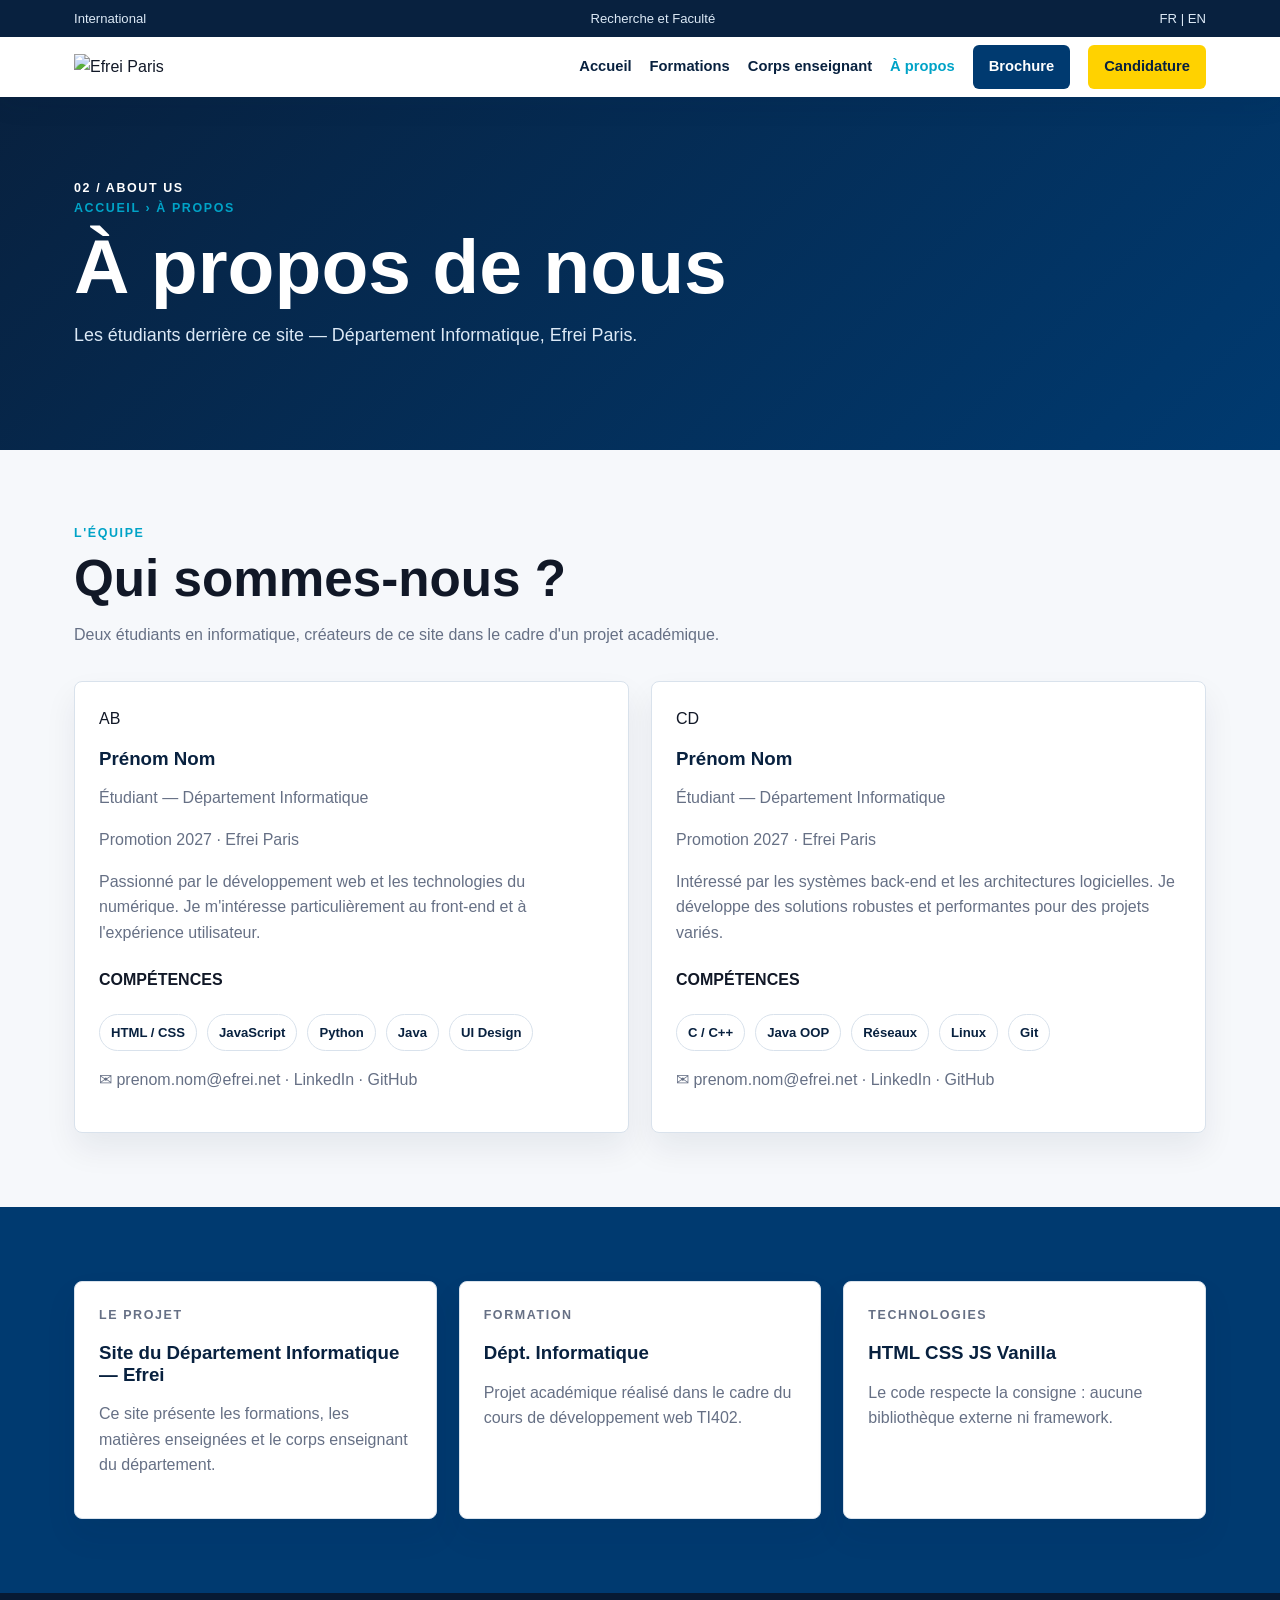
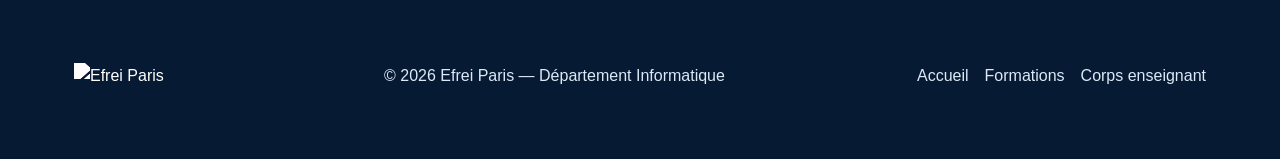
==== about.html @ 03b8954f "first commit" ====
<!DOCTYPE html>
<html lang="fr">
<head>
    <meta charset="UTF-8">
    <meta name="viewport" content="width=device-width, initial-scale=1.0">
    <title>À propos - Département Informatique</title>
    <link rel="stylesheet" href="css/style.css">
</head>
<body>
    <header class="site-header">
        <div class="top-bar">
            <a href="#">International</a>
            <a href="enseignants.html">Recherche et Faculté</a>
            <span>FR | EN</span>
        </div>
        <nav class="main-nav">
            <a class="logo" href="index.html" aria-label="Accueil Efrei Paris">
                <img src="https://www.efrei.fr/wp-content/themes/efrei/images/logo-efrei.svg" alt="Efrei Paris">
            </a>
            <button class="menu-button" type="button" aria-label="Ouvrir le menu">☰</button>
            <ul class="nav-links">
                <li><a href="index.html">Accueil</a></li>
                <li><a href="formations.html">Formations</a></li>
                <li><a href="enseignants.html">Corps enseignant</a></li>
                <li><a class="active" href="about.html">À propos</a></li>
                <li><a class="nav-button" href="formations.html">Brochure</a></li>
                <li><a class="nav-button yellow" href="candidature.html">Candidature</a></li>
            </ul>
        </nav>
    </header>

    <main>
        <section class="page-hero">
            <p class="page-number">02 / ABOUT US</p>
            <p class="breadcrumb">Accueil › À propos</p>
            <h1>À propos de nous</h1>
            <p>Les étudiants derrière ce site — Département Informatique, Efrei Paris.</p>
        </section>

        <section class="section light-section">
            <div class="section-title">
                <p class="eyebrow dark">L'ÉQUIPE</p>
                <h2>Qui sommes-nous ?</h2>
                <p>Deux étudiants en informatique, créateurs de ce site dans le cadre d'un projet académique.</p>
            </div>
            <div class="cards-grid two-columns">
                <article class="profile-card">
                    <span>AB</span>
                    <h3>Prénom Nom</h3>
                    <p class="role">Étudiant — Département Informatique</p>
                    <p>Promotion 2027 · Efrei Paris</p>
                    <p>Passionné par le développement web et les technologies du numérique. Je m'intéresse particulièrement au front-end et à l'expérience utilisateur.</p>
                    <h4>COMPÉTENCES</h4>
                    <div class="tag-list">
                        <span>HTML / CSS</span>
                        <span>JavaScript</span>
                        <span>Python</span>
                        <span>Java</span>
                        <span>UI Design</span>
                    </div>
                    <p class="contact-line">✉ prenom.nom@efrei.net · LinkedIn · GitHub</p>
                </article>
                <article class="profile-card">
                    <span>CD</span>
                    <h3>Prénom Nom</h3>
                    <p class="role">Étudiant — Département Informatique</p>
                    <p>Promotion 2027 · Efrei Paris</p>
                    <p>Intéressé par les systèmes back-end et les architectures logicielles. Je développe des solutions robustes et performantes pour des projets variés.</p>
                    <h4>COMPÉTENCES</h4>
                    <div class="tag-list">
                        <span>C / C++</span>
                        <span>Java OOP</span>
                        <span>Réseaux</span>
                        <span>Linux</span>
                        <span>Git</span>
                    </div>
                    <p class="contact-line">✉ prenom.nom@efrei.net · LinkedIn · GitHub</p>
                </article>
            </div>
        </section>

        <section class="section blue-section">
            <div class="cards-grid three-columns">
                <article class="info-card">
                    <p>LE PROJET</p>
                    <h3>Site du Département Informatique — Efrei</h3>
                    <p>Ce site présente les formations, les matières enseignées et le corps enseignant du département.</p>
                </article>
                <article class="info-card">
                    <p>FORMATION</p>
                    <h3>Dépt. Informatique</h3>
                    <p>Projet académique réalisé dans le cadre du cours de développement web TI402.</p>
                </article>
                <article class="info-card">
                    <p>TECHNOLOGIES</p>
                    <h3>HTML CSS JS Vanilla</h3>
                    <p>Le code respecte la consigne : aucune bibliothèque externe ni framework.</p>
                </article>
            </div>
        </section>
    </main>

    <footer class="site-footer compact-footer">
        <a class="footer-logo" href="index.html" aria-label="Accueil Efrei Paris">
            <img src="https://www.efrei.fr/wp-content/themes/efrei/images/logo-efrei.svg" alt="Efrei Paris">
        </a>
        <p>© 2026 Efrei Paris — Département Informatique</p>
        <nav>
            <a href="index.html">Accueil</a>
            <a href="formations.html">Formations</a>
            <a href="enseignants.html">Corps enseignant</a>
        </nav>
    </footer>

    <script src="js/script.js"></script>
</body>
</html>
---- css/style.css ----
* {
    box-sizing: border-box;
}

:root {
    --blue: #003a70;
    --blue-dark: #08213f;
    --cyan: #00a3c7;
    --yellow: #ffd200;
    --ink: #111827;
    --muted: #667085;
    --line: #d9e2ec;
    --paper: #f6f8fb;
    --white: #ffffff;
}

html {
    scroll-behavior: smooth;
}

body {
    margin: 0;
    color: var(--ink);
    background: var(--paper);
    font-family: Arial, Helvetica, sans-serif;
    line-height: 1.6;
}

a {
    color: inherit;
    text-decoration: none;
}

.site-header {
    position: sticky;
    top: 0;
    z-index: 10;
    background: var(--white);
    box-shadow: 0 8px 24px rgba(8, 33, 63, 0.08);
}

.top-bar,
.main-nav {
    display: flex;
    align-items: center;
    justify-content: space-between;
    gap: 24px;
    max-width: 1180px;
    margin: 0 auto;
    padding: 8px 24px;
}

.top-bar {
    color: #dce9f6;
    background: var(--blue-dark);
    max-width: none;
    padding-inline: max(24px, calc((100vw - 1180px) / 2 + 24px));
    font-size: 0.82rem;
}

.top-bar a:hover,
.nav-links a:hover,
.text-link:hover {
    color: var(--cyan);
}

.logo,
.footer-logo {
    display: inline-flex;
    align-items: center;
}

.logo img,
.footer-logo img {
    display: block;
    width: 132px;
    height: auto;
}

.footer-logo img {
    width: 118px;
    filter: brightness(0) invert(1);
}

.menu-button {
    display: none;
    width: 42px;
    height: 42px;
    border: 1px solid var(--line);
    border-radius: 6px;
    background: var(--white);
    color: var(--blue);
    font-size: 1.3rem;
}

.nav-links {
    display: flex;
    align-items: center;
    gap: 18px;
    margin: 0;
    padding: 0;
    list-style: none;
}

.nav-links a {
    display: inline-flex;
    align-items: center;
    min-height: 40px;
    color: var(--blue-dark);
    font-weight: 700;
    font-size: 0.92rem;
}

.nav-links .active {
    color: var(--cyan);
}

.nav-button,
.button,
.back-link,
.course-navigation a {
    border-radius: 6px;
    font-weight: 800;
}

.nav-button,
.button.primary,
.course-navigation a {
    background: var(--blue);
    color: var(--white) !important;
    padding: 10px 16px;
}

.nav-button.yellow,
.button.secondary {
    background: var(--yellow);
    color: var(--blue-dark) !important;
}

.hero,
.page-hero,
.course-hero {
    background: linear-gradient(135deg, var(--blue-dark), var(--blue));
    color: var(--white);
}

.hero {
    display: grid;
    grid-template-columns: minmax(0, 1.05fr) minmax(320px, 0.95fr);
    min-height: 620px;
}

.hero-text {
    align-self: center;
    max-width: 660px;
    padding: 72px max(28px, calc((100vw - 1180px) / 2 + 24px));
}

.hero h1,
.page-hero h1,
.course-hero h1 {
    margin: 12px 0 18px;
    max-width: 780px;
    font-size: clamp(2.4rem, 6vw, 5.7rem);
    line-height: 0.95;
    letter-spacing: 0;
}

.hero-text > p:last-of-type,
.page-hero > p:last-child,
.course-hero > p {
    max-width: 680px;
    color: #dce9f6;
    font-size: 1.12rem;
}

.hero-actions,
.course-navigation {
    display: flex;
    flex-wrap: wrap;
    gap: 12px;
    margin-top: 28px;
}

.button {
    display: inline-flex;
    align-items: center;
    min-height: 46px;
    padding: 12px 18px;
}

.hero-photo {
    min-height: 420px;
    background:
        linear-gradient(rgba(0, 58, 112, 0.15), rgba(0, 58, 112, 0.35)),
        url("https://images.unsplash.com/photo-1522202176988-66273c2fd55f?auto=format&fit=crop&w=1200&q=80") center / cover;
}

.photo-overlay {
    display: grid;
    place-items: end start;
    width: 100%;
    height: 100%;
    padding: 28px;
    color: var(--white);
    font-weight: 800;
}

.page-hero,
.course-hero {
    padding: 82px max(24px, calc((100vw - 1180px) / 2 + 24px));
}

.course-hero {
    min-height: 520px;
}

.page-number,
.eyebrow,
.breadcrumb,
.hint,
.level-card > p,
.special-card > p,
.info-card > p:first-child {
    margin: 0;
    font-size: 0.78rem;
    font-weight: 900;
    letter-spacing: 1.6px;
    text-transform: uppercase;
}

.eyebrow {
    color: var(--yellow);
}

.eyebrow.dark,
.breadcrumb {
    color: var(--cyan);
}

.section {
    padding: 74px max(24px, calc((100vw - 1180px) / 2 + 24px));
}

.light-section {
    background: var(--paper);
}

.blue-section {
    background: var(--blue);
    color: var(--white);
}

.section-title {
    max-width: 720px;
    margin-bottom: 34px;
}

.section-title h2,
.scroll-heading h2 {
    margin: 8px 0 10px;
    color: inherit;
    font-size: clamp(1.8rem, 4vw, 3.2rem);
    line-height: 1.05;
}

.section-title p:last-child,
.hint {
    color: var(--muted);
}

.blue-section .section-title p:last-child,
.blue-section .hint {
    color: #dce9f6;
}

.stats-section {
    display: grid;
    grid-template-columns: repeat(3, 1fr);
    gap: 1px;
    background: var(--line);
}

.stats-section article {
    padding: 32px 24px;
    text-align: center;
    background: var(--white);
}

.stats-section strong {
    display: block;
    color: var(--blue);
    font-size: clamp(2rem, 5vw, 3.6rem);
    line-height: 1;
}

.stats-section span {
    color: var(--muted);
    font-weight: 800;
}

.cards-grid {
    display: grid;
    gap: 22px;
}

.two-columns {
    grid-template-columns: repeat(2, minmax(0, 1fr));
}

.three-columns {
    grid-template-columns: repeat(3, minmax(0, 1fr));
}

.four-columns {
    grid-template-columns: repeat(4, minmax(0, 1fr));
}

.program-card,
.special-card,
.teacher-card,
.profile-card,
.info-card,
.step-card,
.level-card,
.code-card,
.subjects-box {
    border: 1px solid var(--line);
    border-radius: 8px;
    background: var(--white);
    color: var(--ink);
    box-shadow: 0 16px 32px rgba(8, 33, 63, 0.07);
}

.program-card,
.special-card,
.teacher-card,
.profile-card,
.info-card,
.step-card,
.level-card,
.code-card,
.subjects-box {
    padding: 24px;
}

.program-card span,
.teacher-card span,
.step-card span {
    display: inline-grid;
    place-items: center;
    width: 48px;
    height: 48px;
    border-radius: 50%;
    background: var(--cyan);
    color: var(--white);
    font-weight: 900;
}

.program-card h3,
.special-card h3,
.teacher-card h3,
.profile-card h3,
.info-card h3,
.step-card h3,
.level-card h3 {
    margin: 16px 0 8px;
    color: var(--blue-dark);
    line-height: 1.15;
}

.program-card a,
.special-card a,
.text-link,
.program-table a,
.back-link {
    color: var(--blue);
    font-weight: 900;
}

.special-card ul,
.number-list {
    padding-left: 20px;
}

.teacher-preview,
.teacher-list {
    display: grid;
    grid-template-columns: repeat(auto-fit, minmax(190px, 1fr));
    gap: 18px;
}

.interactive-teacher {
    cursor: pointer;
    transition: transform 0.2s ease, border-color 0.2s ease;
}

.interactive-teacher:hover,
.interactive-teacher.selected {
    border-color: var(--cyan);
    transform: translateY(-3px);
}

.filter-bar,
.tag-list,
.trust-box {
    display: flex;
    flex-wrap: wrap;
    gap: 10px;
}

.filter-bar {
    margin: 20px 0 28px;
}

.filter-button,
.tag-list span,
.trust-box span,
.level-card span {
    border: 1px solid var(--line);
    border-radius: 999px;
    background: var(--white);
    color: var(--blue-dark);
    font-weight: 800;
}

.filter-button {
    padding: 10px 14px;
    cursor: pointer;
}

.filter-button.active {
    border-color: var(--blue);
    background: var(--blue);
    color: var(--white);
}

.faculty-layout {
    display: grid;
    grid-template-columns: minmax(0, 1fr) 320px;
    gap: 24px;
    align-items: start;
}

.subjects-box {
    position: sticky;
    top: 112px;
}

.tag-list span,
.trust-box span,
.level-card span {
    display: inline-flex;
    padding: 7px 11px;
    font-size: 0.82rem;
}

.scroll-heading {
    display: flex;
    align-items: end;
    justify-content: space-between;
    gap: 20px;
}

.scroll-controls {
    display: flex;
    gap: 8px;
}

.scroll-btn {
    width: 44px;
    height: 44px;
    border: 0;
    border-radius: 6px;
    background: var(--blue);
    color: var(--white);
    font-size: 1.2rem;
    cursor: pointer;
}

.levels-track {
    display: grid;
    grid-auto-flow: column;
    grid-auto-columns: minmax(260px, 360px);
    gap: 18px;
    margin-top: 22px;
    overflow-x: auto;
    overscroll-behavior-inline: contain;
    padding-bottom: 16px;
    scroll-snap-type: x mandatory;
}

.level-card {
    min-height: 290px;
    scroll-snap-align: start;
}

.level-card span {
    margin: 6px 6px 0 0;
}

.program-table {
    width: 100%;
    border-collapse: collapse;
    overflow: hidden;
    border-radius: 8px;
    background: var(--white);
    color: var(--ink);
}

.program-table th,
.program-table td {
    padding: 16px;
    border-bottom: 1px solid var(--line);
    text-align: left;
    vertical-align: top;
}

.program-table th {
    background: var(--blue-dark);
    color: var(--white);
}

.course-grid {
    display: grid;
    grid-template-columns: minmax(0, 1fr) minmax(280px, 420px);
    gap: 24px;
}

.code-card pre {
    overflow-x: auto;
    border-radius: 8px;
    background: #101828;
    color: #e7eef7;
    padding: 18px;
}

.site-footer {
    display: grid;
    grid-template-columns: 1.4fr repeat(3, 1fr);
    gap: 28px;
    padding: 54px max(24px, calc((100vw - 1180px) / 2 + 24px));
    background: #071a33;
    color: #dce9f6;
}

.site-footer h2 {
    color: var(--white);
    font-size: 0.9rem;
}

.site-footer a {
    display: block;
    margin: 8px 0;
}

.copyright {
    grid-column: 1 / -1;
    margin: 10px 0 0;
    color: #aac2da;
}

.compact-footer {
    display: flex;
    flex-wrap: wrap;
    align-items: center;
    justify-content: space-between;
}

.compact-footer nav {
    display: flex;
    gap: 16px;
}

.contact-line,
.role,
.teacher-card p,
.teacher-card small,
.program-card p,
.profile-card p,
.info-card p,
.step-card p {
    color: var(--muted);
}

.application-layout {
    display: grid;
    grid-template-columns: minmax(0, 1fr) 340px;
    gap: 28px;
    align-items: start;
}

@media (max-width: 900px) {
    .menu-button {
        display: inline-grid;
        place-items: center;
    }

    .main-nav {
        position: relative;
    }

    .nav-links {
        position: absolute;
        top: 100%;
        right: 24px;
        left: 24px;
        display: none;
        flex-direction: column;
        align-items: stretch;
        padding: 18px;
        border: 1px solid var(--line);
        border-radius: 8px;
        background: var(--white);
    }

    .nav-links.open {
        display: flex;
    }

    .hero,
    .faculty-layout,
    .course-grid,
    .application-layout,
    .site-footer {
        grid-template-columns: 1fr;
    }

    .hero {
        min-height: auto;
    }

    .hero-photo {
        min-height: 320px;
    }

    .three-columns,
    .four-columns,
    .two-columns,
    .stats-section {
        grid-template-columns: 1fr;
    }

    .subjects-box {
        position: static;
    }

    .program-table {
        display: block;
        overflow-x: auto;
        white-space: nowrap;
    }
}

@media (max-width: 560px) {
    .top-bar {
        flex-wrap: wrap;
        gap: 10px;
    }

    .hero-text,
    .page-hero,
    .course-hero,
    .section {
        padding: 44px 18px;
    }

    .scroll-heading {
        align-items: start;
        flex-direction: column;
    }

    .hero-actions,
    .course-navigation,
    .compact-footer nav {
        flex-direction: column;
    }
}
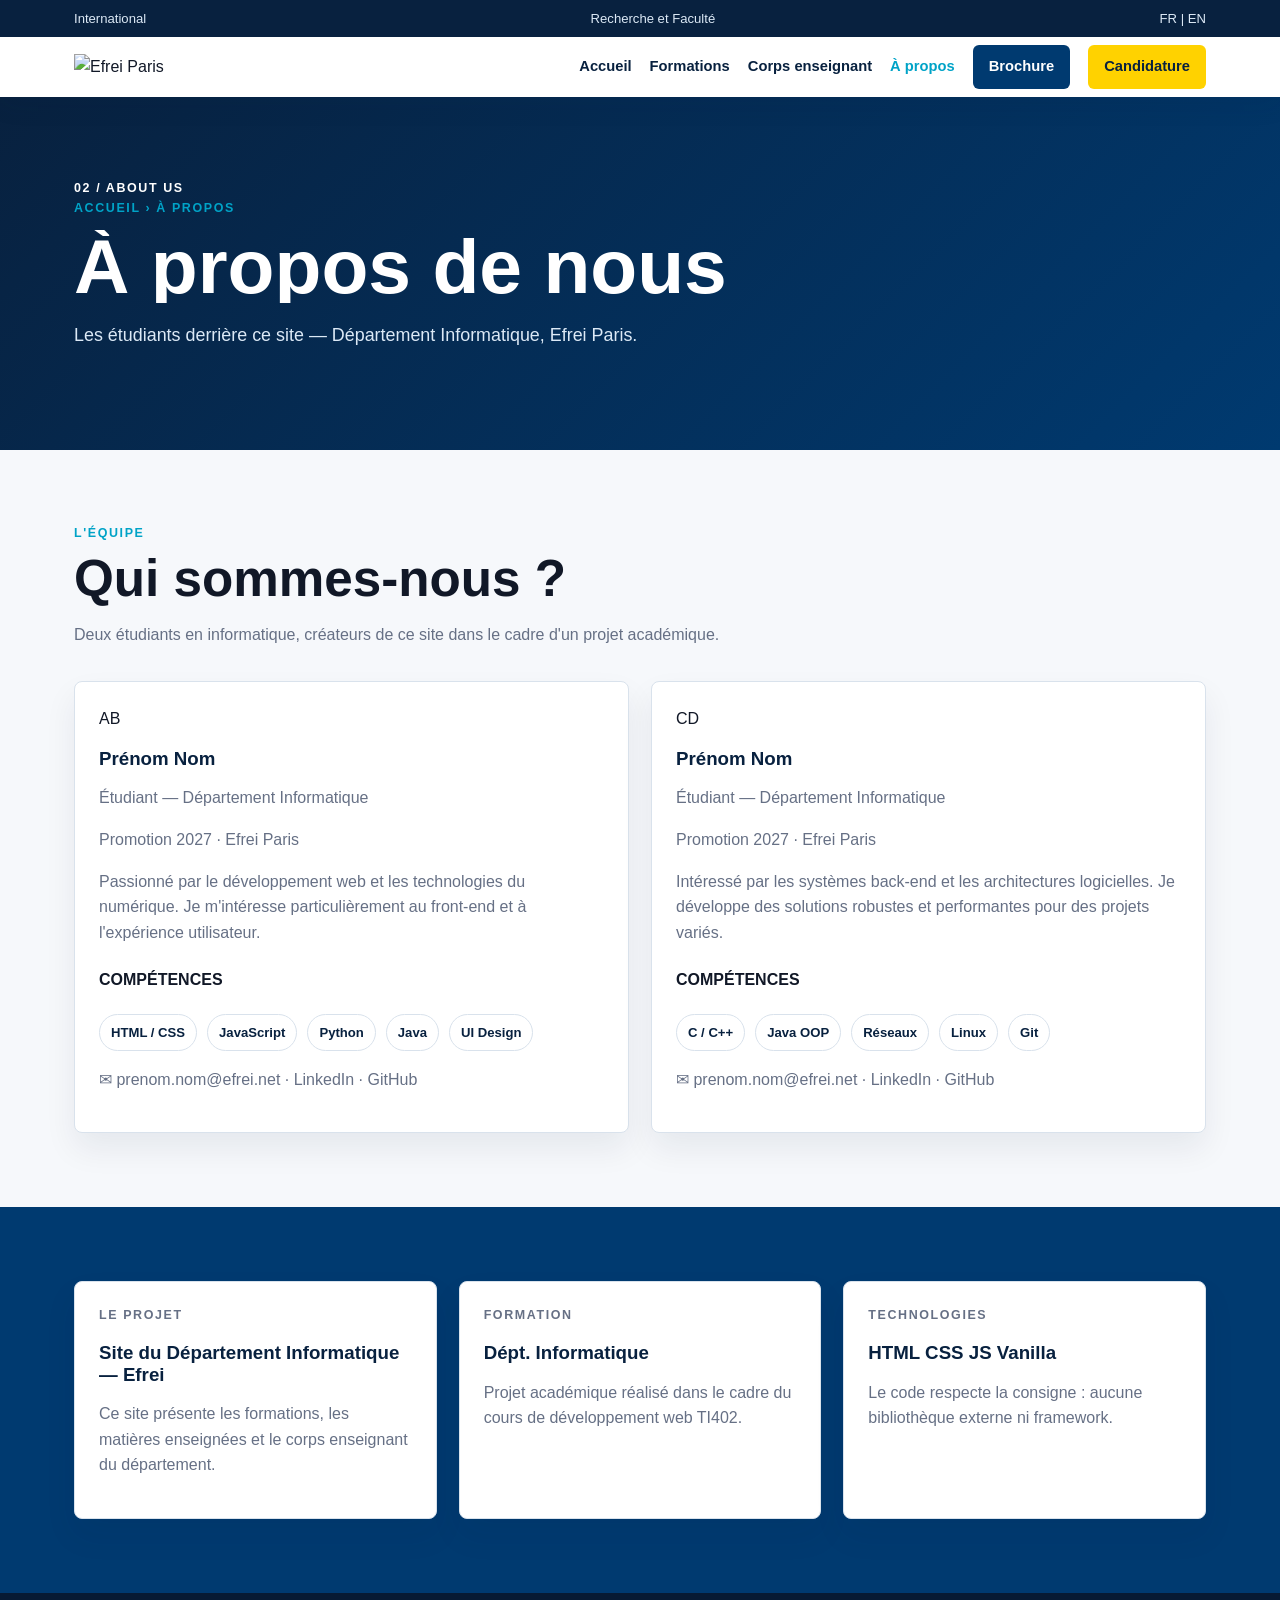
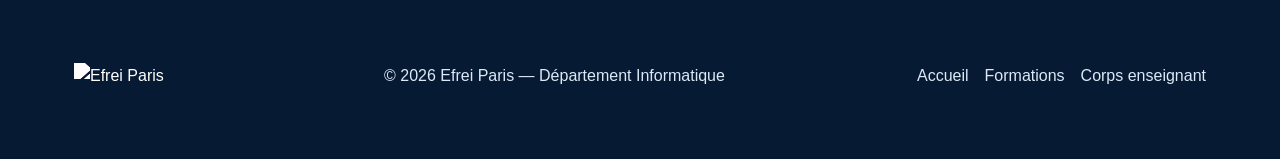
==== commit 5ed0ed33: "new features" ====
--- a/about.html
+++ b/about.html
@@ -113,5 +113,6 @@
     </footer>
 
     <script src="js/script.js"></script>
+    <script src="js/animations.js"></script>
 </body>
 </html>
--- a/css/style.css
+++ b/css/style.css
@@ -56,6 +56,15 @@
     max-width: none;
     padding-inline: max(24px, calc((100vw - 1180px) / 2 + 24px));
     font-size: 0.82rem;
+    max-height: 60px;
+    overflow: hidden;
+    transition: max-height 0.3s ease, padding-block 0.3s ease, opacity 0.2s ease;
+}
+
+.site-header.scrolled .top-bar {
+    max-height: 0;
+    padding-block: 0;
+    opacity: 0;
 }
 
 .top-bar a:hover,
@@ -590,6 +599,326 @@
     align-items: start;
 }
 
+/* =====================================================
+   ANIMATIONS GLOBALES
+   ===================================================== */
+
+/* ── Scroll reveal ── */
+.reveal-ready {
+    opacity: 0;
+    transform: translateY(22px);
+    transition: opacity 0.65s ease, transform 0.65s ease;
+}
+
+.reveal-ready.is-revealed {
+    opacity: 1;
+    transform: translateY(0);
+}
+
+/* ── Word split (h1) ── */
+.ws-wrap {
+    display: inline-block;
+    overflow: hidden;
+    vertical-align: bottom;
+    line-height: inherit;
+}
+
+.ws-word {
+    display: inline-block;
+    transform: translateY(105%);
+    opacity: 0;
+    transition:
+        transform 0.65s cubic-bezier(0.22, 1, 0.36, 1),
+        opacity   0.4s ease;
+    transition-delay: calc(var(--wi) * 0.09s);
+}
+
+.ws-visible .ws-word {
+    transform: translateY(0);
+    opacity: 1;
+}
+
+/* =====================================================
+   LEVELS — PINNED HORIZONTAL SCROLL (ÉDITORIAL)
+   ===================================================== */
+
+/*
+  Formule de hauteur : (N-1) × canvas-width + 100vh
+  Pour 7 canvases de 100vw → calc(600vw + 100vh)
+  Garantit un ratio 1:1 entre scroll vertical et déplacement horizontal.
+*/
+.levels-pinned-track {
+    height: calc(600vw + 100vh);
+    position: relative;
+}
+
+.levels-sticky-section {
+    position: sticky;
+    top: 0;
+    height: 100vh;
+    overflow: hidden;
+    background: var(--blue-dark);
+}
+
+.levels-strip {
+    display: flex;
+    width: max-content;
+    height: 100vh;
+    will-change: transform;
+}
+
+/* ── Canvas (un panneau plein viewport par niveau) ── */
+.level-canvas {
+    position: relative;
+    width: 100vw;
+    height: 100vh;
+    overflow: hidden;
+    flex-shrink: 0;
+    background: linear-gradient(150deg, var(--blue-dark) 0%, #0a2a50 100%);
+}
+
+.lc--2,
+.lc--4,
+.lc--6 {
+    background: linear-gradient(150deg, #062040 0%, var(--blue) 100%);
+}
+
+/* ── Barre d'accent gauche ── */
+.lc-accent-line {
+    position: absolute;
+    left: 0;
+    top: 0;
+    width: 4px;
+    height: 100%;
+    background: var(--cyan);
+    z-index: 2;
+}
+
+.lc--2 .lc-accent-line,
+.lc--4 .lc-accent-line,
+.lc--6 .lc-accent-line {
+    background: var(--yellow);
+}
+
+/* ── Numéro décoratif en fond ── */
+.lc-bg-number {
+    position: absolute;
+    right: 2%;
+    top: -8%;
+    font-size: clamp(200px, 40vw, 600px);
+    font-weight: 900;
+    color: rgba(255, 210, 0, 0.05);
+    line-height: 1;
+    letter-spacing: -0.04em;
+    user-select: none;
+    pointer-events: none;
+    z-index: 0;
+}
+
+/* ── Séparateur droit entre canvases ── */
+.lc-separator {
+    position: absolute;
+    right: 0;
+    top: 15%;
+    height: 70%;
+    width: 1px;
+    background: linear-gradient(
+        to bottom,
+        transparent,
+        rgba(255, 255, 255, 0.08) 30%,
+        rgba(255, 255, 255, 0.08) 70%,
+        transparent
+    );
+    z-index: 2;
+}
+
+/* ── Glass panel (haut-gauche) ── */
+.lc-glass {
+    position: absolute;
+    top: 8%;
+    left: 5%;
+    width: min(400px, 40vw);
+    background: rgba(255, 255, 255, 0.04);
+    border: 1px solid rgba(255, 255, 255, 0.08);
+    border-radius: 12px;
+    padding: 28px 32px;
+    backdrop-filter: blur(12px);
+    -webkit-backdrop-filter: blur(12px);
+    box-shadow: 0 8px 32px rgba(0, 0, 0, 0.35);
+    z-index: 2;
+}
+
+.lc-eyebrow {
+    margin: 0 0 10px;
+    font-size: 0.7rem;
+    font-weight: 900;
+    letter-spacing: 3px;
+    text-transform: uppercase;
+    color: var(--cyan);
+}
+
+.lc--2 .lc-eyebrow,
+.lc--4 .lc-eyebrow,
+.lc--6 .lc-eyebrow {
+    color: var(--yellow);
+}
+
+.lc-fullname {
+    margin: 0 0 12px;
+    font-size: 1rem;
+    font-weight: 700;
+    color: rgba(255, 255, 255, 0.85);
+    text-transform: uppercase;
+    letter-spacing: 1.5px;
+}
+
+.lc-tag {
+    display: inline-flex;
+    padding: 6px 16px;
+    border: 1px solid rgba(0, 163, 199, 0.4);
+    border-radius: 999px;
+    font-size: 0.72rem;
+    font-weight: 800;
+    letter-spacing: 1.2px;
+    text-transform: uppercase;
+    color: var(--cyan);
+    background: rgba(0, 163, 199, 0.08);
+    margin-bottom: 20px;
+}
+
+.lc--2 .lc-tag,
+.lc--4 .lc-tag,
+.lc--6 .lc-tag {
+    border-color: rgba(255, 210, 0, 0.4);
+    color: var(--yellow);
+    background: rgba(255, 210, 0, 0.06);
+}
+
+.lc-subjects {
+    list-style: none;
+    margin: 0;
+    padding: 0;
+    display: flex;
+    flex-direction: column;
+    gap: 11px;
+}
+
+.lc-subjects li {
+    font-size: 0.85rem;
+    font-weight: 600;
+    color: rgba(255, 255, 255, 0.72);
+    padding-left: 20px;
+    position: relative;
+    text-transform: uppercase;
+    letter-spacing: 0.5px;
+}
+
+.lc-subjects li::before {
+    content: '>';
+    position: absolute;
+    left: 0;
+    color: var(--cyan);
+    font-weight: 900;
+    font-family: monospace;
+}
+
+.lc--2 .lc-subjects li::before,
+.lc--4 .lc-subjects li::before,
+.lc--6 .lc-subjects li::before {
+    color: var(--yellow);
+}
+
+/* ── Titre abrégé géant (bas-gauche, éditorial) ── */
+.lc-abbr {
+    position: absolute;
+    bottom: 5%;
+    left: 4%;
+    margin: 0;
+    font-size: clamp(80px, 14vw, 220px);
+    font-weight: 900;
+    color: var(--white);
+    line-height: 0.85;
+    letter-spacing: -0.03em;
+    text-transform: uppercase;
+    z-index: 2;
+}
+
+/* ── Indicateur de progression (bas-droit) ── */
+.lc-progress {
+    position: absolute;
+    bottom: 6%;
+    right: 5%;
+    margin: 0;
+    font-size: 0.72rem;
+    font-weight: 900;
+    letter-spacing: 3px;
+    color: rgba(255, 255, 255, 0.2);
+    text-transform: uppercase;
+    z-index: 2;
+}
+
+/* ── Mobile : empilement vertical ── */
+@media (max-width: 768px) {
+    .levels-pinned-track {
+        height: auto;
+    }
+
+    .levels-sticky-section {
+        position: relative;
+        height: auto;
+        overflow: visible;
+    }
+
+    .levels-strip {
+        flex-direction: column;
+        width: 100%;
+        height: auto;
+        transform: none !important;
+    }
+
+    .level-canvas {
+        width: 100%;
+        height: auto;
+        min-height: 70vh;
+        padding: 52px 20px 64px;
+    }
+
+    .lc-glass {
+        position: relative;
+        top: auto;
+        left: auto;
+        width: 100%;
+        max-width: 480px;
+        margin-bottom: 28px;
+        backdrop-filter: none;
+        -webkit-backdrop-filter: none;
+    }
+
+    .lc-abbr {
+        position: relative;
+        bottom: auto;
+        left: auto;
+        font-size: clamp(64px, 18vw, 110px);
+        display: block;
+    }
+
+    .lc-bg-number {
+        font-size: clamp(120px, 38vw, 200px);
+        top: 0;
+        right: 0;
+        opacity: 0.6;
+    }
+
+    .lc-progress {
+        position: relative;
+        bottom: auto;
+        right: auto;
+        display: block;
+        margin-top: 16px;
+        text-align: right;
+    }
+}
+
 @media (max-width: 900px) {
     .menu-button {
         display: inline-grid;
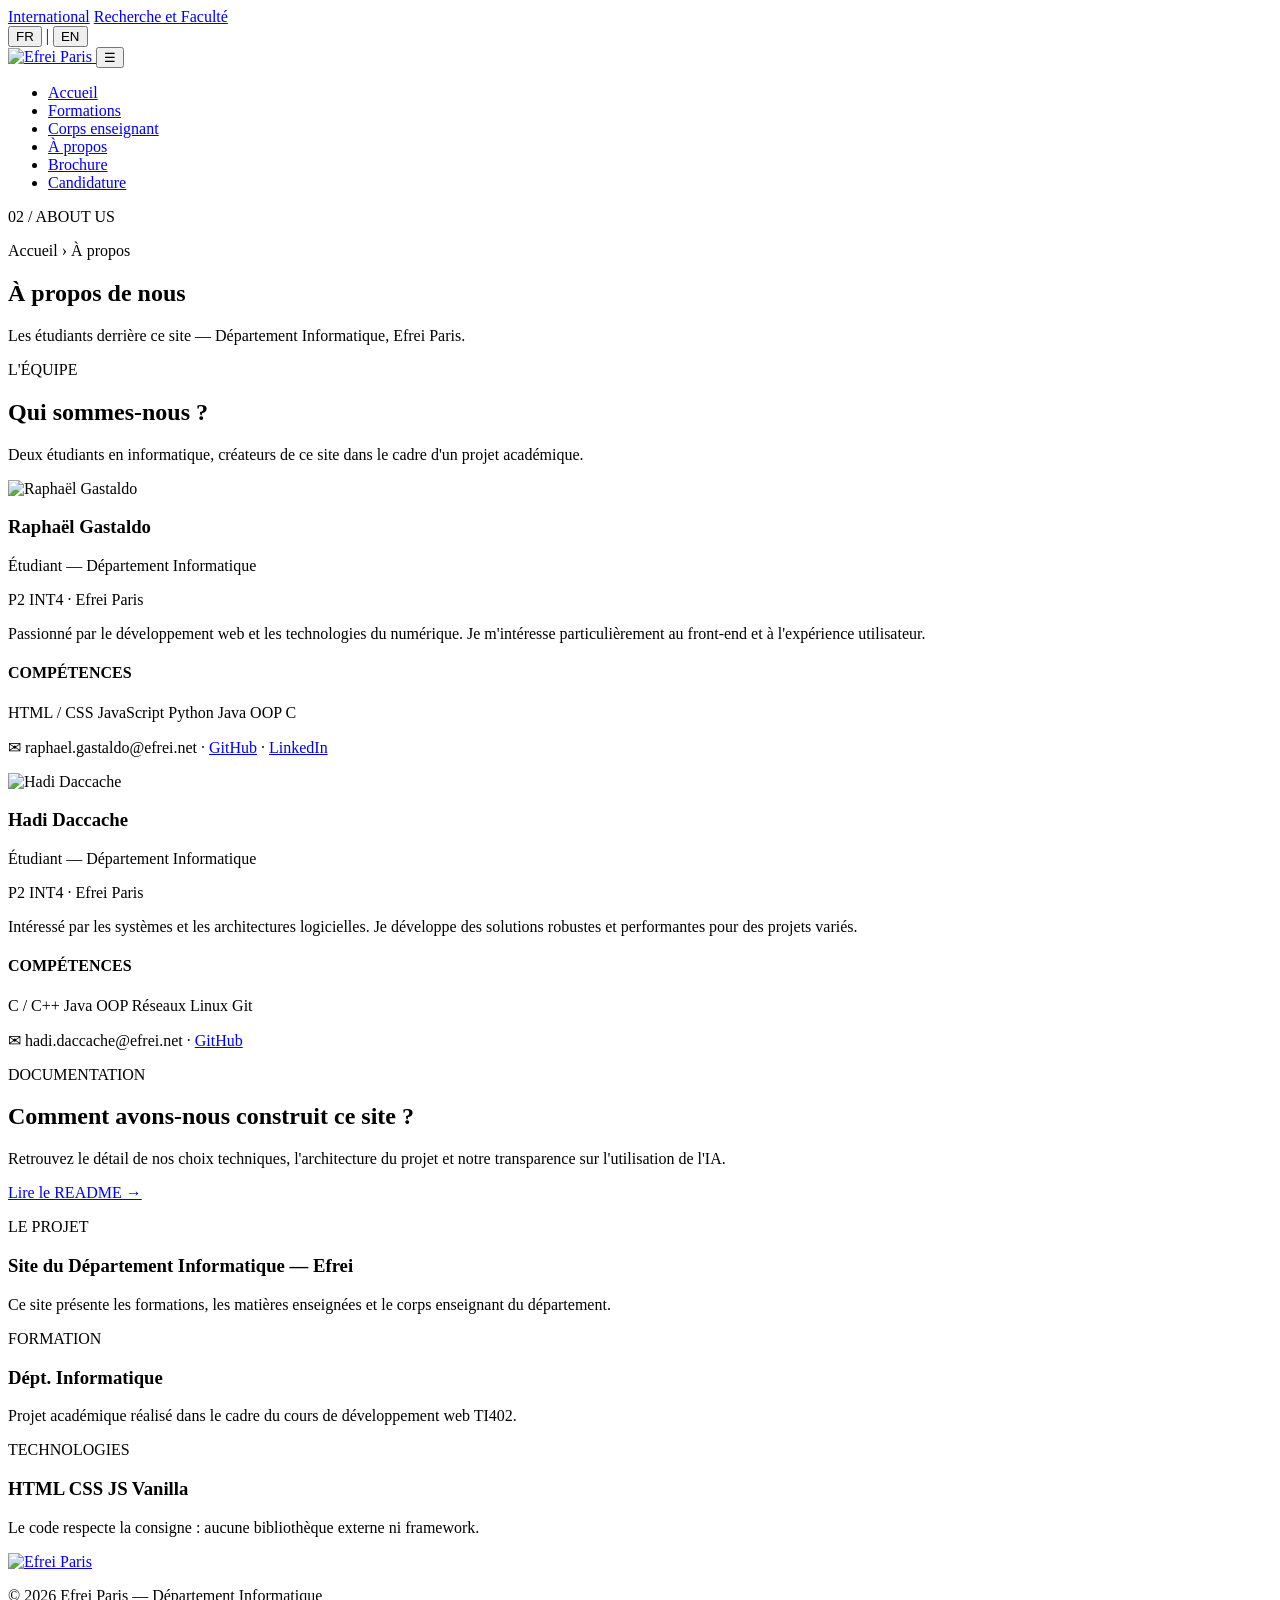
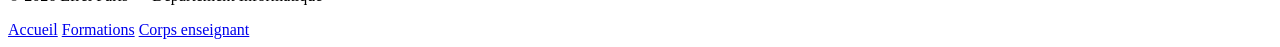
==== commit a50029da: "Final version — quiz, i18n, animations, readme, img folder, translations" ====
--- a/about.html
+++ b/about.html
@@ -9,9 +9,13 @@
 <body>
     <header class="site-header">
         <div class="top-bar">
-            <a href="#">International</a>
-            <a href="enseignants.html">Recherche et Faculté</a>
-            <span>FR | EN</span>
+            <a href="#" data-i18n="topbar_international">International</a>
+            <a href="enseignants.html" data-i18n="topbar_research">Recherche et Faculté</a>
+            <div class="lang-switcher">
+                <button type="button" class="lang-btn" data-lang="fr">FR</button>
+                <span aria-hidden="true">|</span>
+                <button type="button" class="lang-btn" data-lang="en">EN</button>
+            </div>
         </div>
         <nav class="main-nav">
             <a class="logo" href="index.html" aria-label="Accueil Efrei Paris">
@@ -19,12 +23,12 @@
             </a>
             <button class="menu-button" type="button" aria-label="Ouvrir le menu">☰</button>
             <ul class="nav-links">
-                <li><a href="index.html">Accueil</a></li>
-                <li><a href="formations.html">Formations</a></li>
-                <li><a href="enseignants.html">Corps enseignant</a></li>
-                <li><a class="active" href="about.html">À propos</a></li>
-                <li><a class="nav-button" href="formations.html">Brochure</a></li>
-                <li><a class="nav-button yellow" href="candidature.html">Candidature</a></li>
+                <li><a href="index.html" data-i18n="nav_home">Accueil</a></li>
+                <li><a href="formations.html" data-i18n="nav_formations">Formations</a></li>
+                <li><a href="enseignants.html" data-i18n="nav_faculty">Corps enseignant</a></li>
+                <li><a class="active" href="about.html" data-i18n="nav_about">À propos</a></li>
+                <li><a class="nav-button" href="formations.html" data-i18n="nav_brochure">Brochure</a></li>
+                <li><a class="nav-button yellow" href="candidature.html" data-i18n="nav_apply">Candidature</a></li>
             </ul>
         </nav>
     </header>
@@ -32,41 +36,41 @@
     <main>
         <section class="page-hero">
             <p class="page-number">02 / ABOUT US</p>
-            <p class="breadcrumb">Accueil › À propos</p>
-            <h1>À propos de nous</h1>
-            <p>Les étudiants derrière ce site — Département Informatique, Efrei Paris.</p>
+            <p class="breadcrumb" data-i18n="about_breadcrumb">Accueil › À propos</p>
+            <h1 data-i18n="about_h1">À propos de nous</h1>
+            <p data-i18n="about_hero_desc">Les étudiants derrière ce site — Département Informatique, Efrei Paris.</p>
         </section>
 
         <section class="section light-section">
             <div class="section-title">
-                <p class="eyebrow dark">L'ÉQUIPE</p>
-                <h2>Qui sommes-nous ?</h2>
-                <p>Deux étudiants en informatique, créateurs de ce site dans le cadre d'un projet académique.</p>
+                <p class="eyebrow dark" data-i18n="about_eyebrow">L'ÉQUIPE</p>
+                <h2 data-i18n="about_h2">Qui sommes-nous ?</h2>
+                <p data-i18n="about_team_desc">Deux étudiants en informatique, créateurs de ce site dans le cadre d'un projet académique.</p>
             </div>
             <div class="cards-grid two-columns">
                 <article class="profile-card">
-                    <span>AB</span>
-                    <h3>Prénom Nom</h3>
-                    <p class="role">Étudiant — Département Informatique</p>
-                    <p>Promotion 2027 · Efrei Paris</p>
-                    <p>Passionné par le développement web et les technologies du numérique. Je m'intéresse particulièrement au front-end et à l'expérience utilisateur.</p>
-                    <h4>COMPÉTENCES</h4>
+                    <img class="teacher-photo" src="https://github.com/ElpharienPY.png" alt="Raphaël Gastaldo">
+                    <h3>Raphaël Gastaldo</h3>
+                    <p class="role" data-i18n="about_role_raph">Étudiant — Département Informatique</p>
+                    <p data-i18n="about_promo_raph">P2 INT4 · Efrei Paris</p>
+                    <p data-i18n="about_desc_raph">Passionné par le développement web et les technologies du numérique. Je m'intéresse particulièrement au front-end et à l'expérience utilisateur.</p>
+                    <h4 data-i18n="skills_label">COMPÉTENCES</h4>
                     <div class="tag-list">
                         <span>HTML / CSS</span>
                         <span>JavaScript</span>
                         <span>Python</span>
-                        <span>Java</span>
-                        <span>UI Design</span>
+                        <span>Java OOP</span>
+                        <span>C</span>
                     </div>
-                    <p class="contact-line">✉ prenom.nom@efrei.net · LinkedIn · GitHub</p>
+                    <p class="contact-line">✉ raphael.gastaldo@efrei.net · <a href="https://github.com/ElpharienPY" target="_blank" rel="noreferrer">GitHub</a> · <a href="https://www.linkedin.com/in/raphaël-gastaldo-02739732b/" target="_blank" rel="noreferrer">LinkedIn</a></p>
                 </article>
                 <article class="profile-card">
-                    <span>CD</span>
-                    <h3>Prénom Nom</h3>
-                    <p class="role">Étudiant — Département Informatique</p>
-                    <p>Promotion 2027 · Efrei Paris</p>
-                    <p>Intéressé par les systèmes back-end et les architectures logicielles. Je développe des solutions robustes et performantes pour des projets variés.</p>
-                    <h4>COMPÉTENCES</h4>
+                    <img class="teacher-photo" src="https://github.com/H4di961.png" alt="Hadi Daccache">
+                    <h3>Hadi Daccache</h3>
+                    <p class="role" data-i18n="about_role_hadi">Étudiant — Département Informatique</p>
+                    <p data-i18n="about_promo_hadi">P2 INT4 · Efrei Paris</p>
+                    <p data-i18n="about_desc_hadi">Intéressé par les systèmes et les architectures logicielles. Je développe des solutions robustes et performantes pour des projets variés.</p>
+                    <h4 data-i18n="skills_label">COMPÉTENCES</h4>
                     <div class="tag-list">
                         <span>C / C++</span>
                         <span>Java OOP</span>
@@ -74,27 +78,38 @@
                         <span>Linux</span>
                         <span>Git</span>
                     </div>
-                    <p class="contact-line">✉ prenom.nom@efrei.net · LinkedIn · GitHub</p>
+                    <p class="contact-line">✉ hadi.daccache@efrei.net · <a href="https://github.com/H4di961" target="_blank" rel="noreferrer">GitHub</a></p>
                 </article>
             </div>
         </section>
 
-        <section class="section blue-section">
+        <section class="section light-section" aria-label="Documentation du projet">
+            <div class="section-title">
+                <p class="eyebrow dark" data-i18n="about_readme_eyebrow">DOCUMENTATION</p>
+                <h2 data-i18n="about_readme_h2">Comment avons-nous construit ce site ?</h2>
+                <p data-i18n="about_readme_desc">Retrouvez le détail de nos choix techniques, l'architecture du projet et notre transparence sur l'utilisation de l'IA.</p>
+            </div>
+            <div class="hero-actions">
+                <a class="button primary" href="readme.html" data-i18n="about_readme_cta">Lire le README →</a>
+            </div>
+        </section>
+
+        <section class="section blue-section" aria-label="Informations sur le projet">
             <div class="cards-grid three-columns">
                 <article class="info-card">
-                    <p>LE PROJET</p>
-                    <h3>Site du Département Informatique — Efrei</h3>
-                    <p>Ce site présente les formations, les matières enseignées et le corps enseignant du département.</p>
+                    <p data-i18n="project_label">LE PROJET</p>
+                    <h3 data-i18n="project_h3">Site du Département Informatique — Efrei</h3>
+                    <p data-i18n="project_desc">Ce site présente les formations, les matières enseignées et le corps enseignant du département.</p>
                 </article>
                 <article class="info-card">
-                    <p>FORMATION</p>
-                    <h3>Dépt. Informatique</h3>
-                    <p>Projet académique réalisé dans le cadre du cours de développement web TI402.</p>
+                    <p data-i18n="formation_label">FORMATION</p>
+                    <h3 data-i18n="formation_h3">Dépt. Informatique</h3>
+                    <p data-i18n="formation_desc">Projet académique réalisé dans le cadre du cours de développement web TI402.</p>
                 </article>
                 <article class="info-card">
-                    <p>TECHNOLOGIES</p>
-                    <h3>HTML CSS JS Vanilla</h3>
-                    <p>Le code respecte la consigne : aucune bibliothèque externe ni framework.</p>
+                    <p data-i18n="tech_label">TECHNOLOGIES</p>
+                    <h3 data-i18n="tech_h3">HTML CSS JS Vanilla</h3>
+                    <p data-i18n="tech_desc">Le code respecte la consigne : aucune bibliothèque externe ni framework.</p>
                 </article>
             </div>
         </section>
@@ -112,6 +127,7 @@
         </nav>
     </footer>
 
+    <script src="js/i18n.js"></script>
     <script src="js/script.js"></script>
     <script src="js/animations.js"></script>
 </body>
